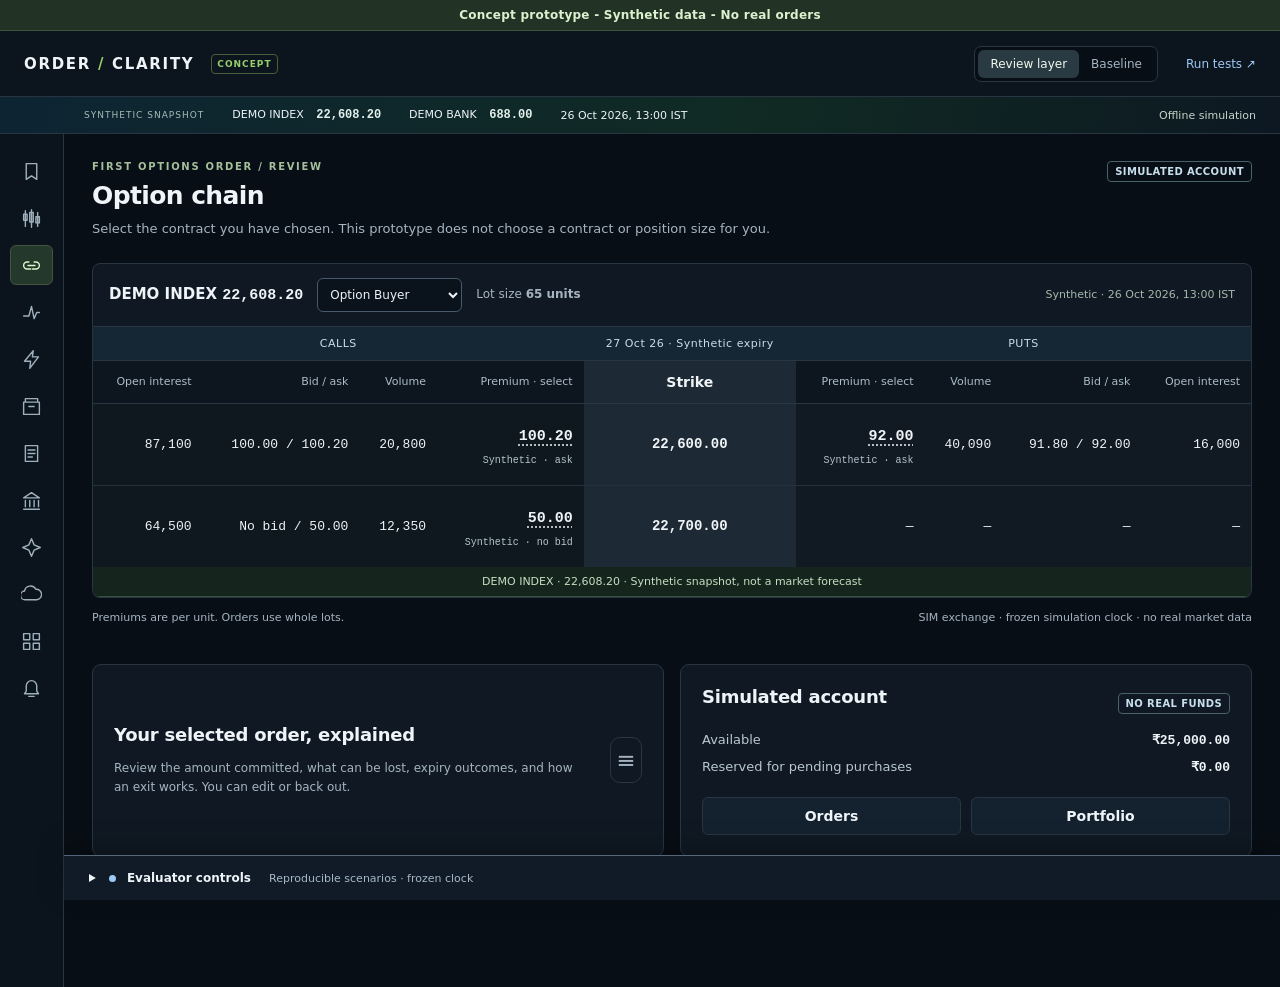
==== index.html @ 5beb947d "First commit" ====
<!doctype html>
<html lang="en">
<head>
  <meta charset="utf-8"><meta name="viewport" content="width=device-width,initial-scale=1">
  <meta name="description" content="An offline concept prototype for understanding a chosen first options order. Synthetic data, simulated orders only.">
  <title>Order clarity · Concept prototype</title>
  <link rel="icon" href="data:,">
  <link rel="stylesheet" href="assets/css/styles.css">
</head>
<body>
  <a class="skip" href="#main">Skip to content</a>
  <div class="concept-banner">Concept prototype - Synthetic data - No real orders</div>
  <header class="topbar"><div class="wordmark">ORDER<span> / </span>CLARITY <span class="concept-tag">CONCEPT</span></div>
    <div class="mode-control" role="group" aria-label="Comprehension test mode"><button id="review-mode" data-mode="review">Review layer</button><button id="baseline-mode" data-mode="baseline">Baseline</button></div>
    <a class="test-link" href="tests.html">Run tests <span aria-hidden="true">↗</span></a>
  </header>
  <div class="market-strip"><span class="strip-label">SYNTHETIC SNAPSHOT</span><span>DEMO INDEX <b>22,608.20</b></span><span>DEMO BANK <b>688.00</b></span><span id="clock-label">26 Oct 2026 · 13:00 IST</span><span class="offline-label">Offline simulation</span></div>
  <div class="workspace"><nav id="sidebar" class="sidebar" aria-label="Dashboard navigation"></nav><main id="main" tabindex="-1"><div id="app"></div></main></div>
  <div id="toast" class="toast" role="status" aria-live="polite" hidden></div>
  <details id="evaluator" class="evaluator">
    <summary><span class="drawer-dot" aria-hidden="true"></span> Evaluator controls <span class="summary-meta">Reproducible scenarios · frozen clock</span></summary>
    <div class="drawer-content">
      <p class="policy-note">Prototype policies, not Nubra or exchange rules: stale &gt; 30 seconds; spread &gt; 5% of midpoint blocks review. Fills are evaluator-triggered and must match a price and whole-lot depth.</p>
      <div class="controls-grid">
        <label>Scenario<select id="scenario"><option value="normal">Normal</option><option value="stale">Stale quote</option><option value="wide">Wide spread</option><option value="no-bid">No bid</option><option value="missing-fees">Missing fees</option><option value="changed">Data changed after review</option><option value="missing-data">Missing contract data</option><option value="expired">Expired contract</option><option value="stop-gap">Gap below pending stop-limit</option></select></label>
        <button id="apply-scenario" class="secondary">Apply scenario</button>
        <label>Separate test fixture<select id="fixture"><option value="">Choose a fixture</option><option value="A">A · Synthetic normal call</option><option value="B">B · Synthetic normal put</option><option value="C">C · Synthetic no-bid call</option><option value="D">D · Synthetic stock option (blocked)</option><option value="REG-C">Regression · 22,600 CE, ₹150.45</option><option value="REG-P">Regression · 22,600 PE, ₹78.95</option><option value="GOLD-C">Arithmetic · 20,000 CE, ₹100</option><option value="GOLD-P">Arithmetic · 20,000 PE, ₹100</option></select></label>
        <button id="load-fixture" class="secondary">Open fixture</button>
      </div>
      <div class="controls-grid fill-grid"><label>Active simulated order<select id="active-order"><option value="">No submitted orders</option></select></label><button id="fill-now" class="secondary">Fill now</button><button id="partial-fill" class="secondary">Partial 50%</button><button id="reject-order" class="secondary">Reject remainder</button><button id="stay-pending" class="secondary">Let it stay pending</button></div>
      <div class="controls-grid"><label>Expiry settlement level<input id="settlement-level" inputmode="decimal" value="22600.00"></label><button id="settle" class="secondary">Process synthetic expiry</button><button id="reset" class="danger-outline">Reset simulation</button><button id="open-sell" class="secondary">Test opening Sell</button></div>
      <p id="evaluator-result" class="drawer-result" role="status" aria-live="polite">Select a contract or test fixture to begin. Partial 50% needs at least two remaining lots.</p>
      <p class="small">No real account or network connection. Reset clears all orders, positions, reservations, and scenarios. Reload also starts a fresh simulation.</p>
    </div>
  </details>
  <script src="assets/js/fees.js"></script><script src="assets/js/fixtures.js"></script><script src="assets/js/engine.js"></script><script src="assets/js/simulator.js"></script><script src="assets/js/explain.js"></script><script src="assets/js/ui.js"></script>
</body>
</html>
---- assets/css/styles.css ----
:root{color-scheme:dark;--bg:#080e15;--panel:#101923;--panel2:#142230;--line:#293642;--muted:#a5b4c2;--text:#eef4f8;--accent:#96cf6c;--red:#ff999c;--amber:#f0c577;--blue:#9ec9f5;--focus:#d5f29b;font-family:system-ui,-apple-system,BlinkMacSystemFont,"Segoe UI",sans-serif;font-size:14px}
*{box-sizing:border-box}body{margin:0;background:var(--bg);color:var(--text)}button,input,select,textarea{font:inherit}button,a,input,select,summary{touch-action:manipulation}button{cursor:pointer}button:disabled{cursor:not-allowed;opacity:.55}a{color:var(--blue)}button:focus-visible,a:focus-visible,input:focus-visible,select:focus-visible,summary:focus-visible{outline:3px solid var(--focus);outline-offset:3px}button,input,select{border-radius:6px}button{padding:10px 15px;background:var(--panel2);border:1px solid var(--line);color:var(--text);font-weight:550}button:hover:not(:disabled){filter:brightness(1.15)}input,select{background:#0a121c;color:var(--text);border:1px solid #47596a;min-height:42px;padding:9px 11px;width:100%}input[type=checkbox]{width:18px;min-height:18px;accent-color:var(--accent)}label{display:flex;flex-direction:column;gap:7px;color:#c5d2dd;font-size:13px}h1,h2,h3,p{margin-top:0}h1{font-size:25px;letter-spacing:-.6px;margin-bottom:9px}h2{font-size:18px;letter-spacing:-.25px;margin-bottom:14px}h3{font-size:14px;margin-bottom:8px}p{line-height:1.6}small,.small{font-size:12px;line-height:1.6;color:var(--muted)}.muted{color:var(--muted)}.mono,.money,td,.market-strip b{font-family:ui-monospace,SFMono-Regular,Consolas,"Liberation Mono",monospace;font-variant-numeric:tabular-nums}.skip{position:fixed;top:-80px;z-index:50;background:white;color:black;padding:12px}.skip:focus{top:10px}.concept-banner{background:#223326;color:#dcf2cf;text-align:center;font-size:12px;font-weight:600;padding:8px 16px;letter-spacing:.25px;border-bottom:1px solid #40543a}.topbar{height:66px;display:flex;align-items:center;gap:28px;padding:0 24px;border-bottom:1px solid var(--line);background:#0c141d}.wordmark{font-size:15px;font-weight:750;letter-spacing:1.7px;white-space:nowrap}.wordmark>span{color:var(--accent)}.concept-tag{font-size:9px;letter-spacing:1px;border:1px solid #486039;border-radius:4px;padding:4px 5px;margin-left:10px;vertical-align:middle}.mode-control{display:flex;background:#080e15;padding:3px;border:1px solid var(--line);border-radius:7px;margin-left:auto}.mode-control button{padding:7px 12px;background:transparent;border:0;font-size:12px;font-weight:500;color:var(--muted)}.mode-control button[aria-pressed=true]{background:#293a43;color:#f0f8ed}.test-link{text-decoration:none;font-size:12px;white-space:nowrap}.market-strip{display:flex;gap:28px;align-items:center;padding:11px 24px 11px 84px;background:linear-gradient(100deg,#0d2533,#102a23 60%,#0d1822);border-bottom:1px solid var(--line);font-size:11px;overflow:auto;white-space:nowrap}.market-strip b{margin-left:9px;color:#e3f1ec;font-size:12px}.strip-label{font-size:9px;letter-spacing:1px;color:#a7bbb7}.offline-label{margin-left:auto;color:#c6d3c7}.workspace{display:flex;min-height:calc(100vh - 190px)}.sidebar{width:64px;flex-shrink:0;border-right:1px solid var(--line);background:#0b141d;display:flex;flex-direction:column;align-items:center;padding:17px 6px;gap:7px}.nav-button{position:relative;display:flex;align-items:center;justify-content:center;width:43px;height:40px;padding:8px;border-color:transparent;background:transparent;color:#9fb0bd}.nav-button.active{color:#dcf5c8;background:#24382c;border-color:#425540}.nav-button svg{width:21px;height:21px;stroke:currentColor;stroke-width:1.6;fill:none;stroke-linecap:round;stroke-linejoin:round}.nav-name{position:absolute;left:49px;white-space:nowrap;background:#253443;color:#fff;padding:7px 10px;border:1px solid var(--line);border-radius:5px;opacity:0;pointer-events:none;z-index:10}.nav-button:hover .nav-name,.nav-button:focus-visible .nav-name{opacity:1}main{flex:1;min-width:0;padding:27px 28px 86px}.page-head{display:flex;justify-content:space-between;align-items:flex-start;gap:18px;margin-bottom:23px}.eyebrow{font-size:10px;letter-spacing:1.7px;color:#a5bf9b;font-weight:600;margin-bottom:9px}.subhead{color:var(--muted);max-width:680px;font-size:13px;margin:0}.head-actions{display:flex;gap:8px;align-items:center}.tag{display:inline-block;font-size:10px;font-weight:600;letter-spacing:.4px;border:1px solid #48616b;color:#c7dfed;border-radius:4px;padding:4px 7px;white-space:nowrap}.chain-toolbar{display:flex;align-items:center;gap:14px;padding:14px 16px;background:var(--panel);border:1px solid var(--line);border-radius:8px 8px 0 0}.chain-toolbar select{width:145px;min-height:34px;padding:6px 8px;font-size:12px}.chain-toolbar strong{font-size:15px}.quote-state{margin-left:auto;color:#a4b8aa;font-size:11px}.table-scroll{overflow:auto;border:1px solid var(--line);border-top:0;border-radius:0 0 8px 8px}.chain-table{width:100%;border-collapse:collapse;min-width:790px;background:#0d151e}.chain-table th{font-weight:500;color:#abbcc9;padding:13px 11px;border-bottom:1px solid var(--line);font-size:11px;text-align:right;font-family:system-ui,sans-serif}.chain-table .group th{text-align:center;padding:10px;background:#152634;color:#cedce6;letter-spacing:.5px;font-size:11px}.chain-table td{padding:19px 11px;text-align:right;border-bottom:1px solid #26313c;font-size:13px}.chain-table tr:last-child td{border-bottom:0}.chain-table .strike{text-align:center;background:#1d2935;font-weight:700;color:#f0f4f6;font-size:14px;min-width:115px}.chain-table .group .strike{font-size:11px;font-weight:500}.chain-table td.call-tint{background:#11221c40}.chain-table td.put-tint{background:#18212e55}.chain-table .select-contract{background:transparent;color:var(--text);border:0;padding:5px 0;font-size:15px;font-family:inherit;text-decoration:underline;text-decoration-style:dotted;text-underline-offset:5px}.chain-table .select-contract:hover{color:var(--accent)}.depth-label{color:#b6c5cf;font-size:10px;display:block;margin-top:5px}.ticker-line{background:#15251e;border-bottom:1px solid #36523b;color:#c5dec0;text-align:center;font-size:11px;padding:8px}.chain-footer{display:flex;justify-content:space-between;gap:20px;padding:13px 0;color:var(--muted);font-size:11px}.chain-bottom{display:grid;grid-template-columns:1fr 1fr;gap:16px;margin-top:27px}.panel{background:var(--panel);border:1px solid var(--line);border-radius:9px;padding:21px}.panel.slim{padding:16px 19px}.panel p:last-child{margin-bottom:0}.empty-line{display:flex;justify-content:space-between;align-items:center;gap:20px}.empty-line .large-icon{width:46px;height:46px;color:var(--muted);border:1px solid var(--line);display:grid;place-items:center;border-radius:10px;font-size:23px}.primary{background:var(--accent);color:#13200f;border-color:var(--accent);font-weight:650}.secondary{background:#172432}.danger-outline{color:#ffc2c3;border-color:#835358;background:#2e1c23}.sell{background:#b84a52;color:white;border-color:#d4777d}.text-button{background:transparent;border:1px solid var(--line);color:#d0dce5}.ticket-layout{display:grid;grid-template-columns:minmax(310px,520px) minmax(260px,1fr);gap:22px;max-width:1100px;margin:auto}.ticket-label{font-size:11px;line-height:1.5;color:#dec596;background:#30291c;border:1px solid #615336;border-radius:6px;padding:10px 12px;margin-bottom:20px}.contract-heading{display:flex;gap:10px;justify-content:space-between;align-items:center;border-bottom:1px solid var(--line);padding-bottom:16px;margin-bottom:20px}.contract-heading h2{margin:0;font-size:18px}.quote-grid{display:grid;grid-template-columns:repeat(3,1fr);gap:15px;margin:18px 0}.quote-grid small{display:block}.quote-grid strong{display:block;margin-top:5px;font-size:16px}.field-row{display:grid;grid-template-columns:1fr 1fr;gap:15px;margin-bottom:18px}.helper{font-size:11px;color:var(--muted);margin-top:7px;line-height:1.5}.check-label{display:flex;flex-direction:row;align-items:center;gap:9px;margin:10px 0}.form-section{border-top:1px solid var(--line);padding-top:17px;margin-top:18px}.money-line{display:flex;justify-content:space-between;gap:15px;margin:11px 0;font-size:13px}.money-line.total{font-size:16px;border-top:1px solid var(--line);margin-top:16px;padding-top:16px}.money-line span:first-child{color:#b8c7d1}.money-line.total span{color:var(--text)}.actions{display:flex;gap:10px;flex-wrap:wrap;margin-top:22px}.actions>*{flex:1;white-space:nowrap}.actions .back{flex:0 0 auto}.facts-stack{display:flex;flex-direction:column;gap:14px}.note-icon{font-size:20px;margin-bottom:13px;color:var(--blue)}.note-title{font-size:13px;margin:0 0 7px}.fact-list{margin:0;padding:0;list-style:none}.fact-list li{padding:12px 0;border-bottom:1px solid var(--line);color:#c0ced9;line-height:1.6;font-size:12px}.fact-list li:last-child{border-bottom:0}.error-box,.changed-box{padding:13px 15px;border:1px solid #81535a;background:#2c1b24;border-radius:7px;margin:15px 0;font-size:12px;color:#ffd0d3;line-height:1.6}.error-box ul{padding-left:17px;margin:5px 0}.changed-box{background:#30291b;border-color:#7e693f;color:#ffe0a5}.review-wrap{max-width:1120px;margin:auto}.review-header{background:#15241e;border:1px solid #3c5141;padding:18px 21px;border-radius:9px;margin-bottom:19px;display:flex;justify-content:space-between;gap:20px;align-items:center}.review-header h2{font-size:18px;margin:0 0 5px}.review-header p{margin:0;color:#bdd0c2;font-size:12px}.review-layout{display:grid;grid-template-columns:1.65fr 1fr;gap:18px}.review-column{display:flex;flex-direction:column;gap:18px}.metric-value{font-size:29px;letter-spacing:-.7px;line-height:1.25;margin:10px 0;color:#f5f9f4}.metric-label{font-size:11px;color:#c1cebc;text-transform:uppercase;letter-spacing:1px}.cost-chip{display:inline-block;background:#172430;padding:5px 8px;border-radius:4px;font-size:11px;color:#b7c8d6}.scenario-cards{display:grid;grid-template-columns:repeat(3,1fr);gap:10px;margin-top:17px}.scenario-card{border:1px solid #3a4754;background:#0b141e;border-radius:7px;padding:14px 12px;min-height:130px}.scenario-card h3{font-size:11px;font-weight:500;color:#c1cfdb;margin-bottom:12px}.scenario-card strong{display:block;font-size:17px;font-weight:550;margin-bottom:7px}.scenario-card small{font-size:10px}.negative{color:#ffb0b3}.positive{color:#b9df9e}.neutral{color:#d8e2ea}.review-actions{background:#111d28;border:1px solid var(--line);padding:17px 20px;border-radius:9px;display:flex;align-items:center;justify-content:space-between;gap:20px;margin-top:18px}.review-actions .actions{margin:0}.fee-note{font-size:11px;color:#a7b8c6;line-height:1.6;margin-top:18px}.status-heading{display:flex;align-items:center;gap:12px;margin-bottom:18px}.status-icon{width:42px;height:42px;display:grid;place-items:center;background:#253440;border:1px solid #4b6271;border-radius:50%;font-size:20px}.status-badge{display:inline-block;background:#263745;border:1px solid #4b5d69;border-radius:4px;padding:5px 8px;font-size:11px;color:#e2ebf1}.status-grid{display:grid;grid-template-columns:repeat(4,1fr);gap:16px;border-top:1px solid var(--line);border-bottom:1px solid var(--line);padding:19px 0;margin:20px 0}.status-grid small{display:block;margin-bottom:8px}.status-grid strong{font-weight:500}.history{padding-left:18px;color:#b9c9d6;font-size:12px;line-height:1.9}.list-table{width:100%;border-collapse:collapse;min-width:620px}.list-table td,.list-table th{text-align:left;padding:13px 12px;border-bottom:1px solid var(--line);font-size:12px}.list-table th{font-family:system-ui,sans-serif;color:var(--muted);font-weight:500}.table-panel{overflow:auto;padding:0}.empty{max-width:700px;margin:60px auto;text-align:center}.empty p{color:var(--muted)}.baseline-wrap{max-width:650px;margin:auto}.baseline-label{background:#283442;border:1px solid #4b5e70;padding:11px 13px;font-size:12px;border-radius:6px;margin-bottom:16px}.toast{position:fixed;left:50%;bottom:76px;transform:translateX(-50%);background:#e3eaf0;color:#14202c;border:1px solid white;border-radius:7px;padding:12px 20px;z-index:100;max-width:90vw;font-size:12px;box-shadow:0 6px 30px #0008}.evaluator{position:fixed;bottom:0;left:64px;right:0;background:#101b27;border-top:1px solid #53667a;z-index:20;box-shadow:0 -8px 28px #0004}.evaluator summary{cursor:pointer;padding:15px 25px;font-size:12px;font-weight:600;list-style-position:inside}.drawer-dot{display:inline-block;width:7px;height:7px;background:var(--blue);border-radius:50%;margin:0 7px}.summary-meta{font-weight:400;color:#a7b8c7;margin-left:14px;font-size:11px}.drawer-content{padding:0 25px 18px;max-height:65vh;overflow:auto}.policy-note{color:#c7d4df;font-size:12px;max-width:1080px}.controls-grid{display:grid;grid-template-columns:2fr 1fr 2fr 1fr;gap:12px;align-items:end;margin:14px 0}.fill-grid{grid-template-columns:2fr repeat(4,1fr)}.controls-grid button{font-size:12px;min-height:42px;padding:9px}.drawer-result{color:#d3e6c9;font-size:12px;border-left:2px solid #86ab72;padding:8px 12px;background:#18271f}.tests-main{max-width:1150px;margin:auto;padding:28px 20px}.test-summary{display:flex;gap:18px;margin:20px 0}.result-pass{color:#bfe5a3}.result-fail{color:#ffb5ba}.test-table{width:100%;border-collapse:collapse;font-size:12px}.test-table td,.test-table th{padding:10px 12px;border-bottom:1px solid var(--line);text-align:left}.test-table td:nth-child(2){min-width:95px}.test-table td:last-child{max-width:400px;overflow-wrap:anywhere}.inline-answer{background:#0b151f;padding:12px;border-radius:5px;color:#c5d3dd;font-size:12px;margin-top:10px}.info-row{display:flex;justify-content:space-between;gap:14px;align-items:center}.quiet-link{font-size:12px}.budget-value{max-width:220px}.testing-note{font-size:11px;color:var(--muted);padding:8px 0}.position-foot{margin-top:16px}.offscreen{position:absolute;width:1px;height:1px;overflow:hidden;clip:rect(0,0,0,0)}
@media(min-width:1600px){main{padding-left:45px;padding-right:45px}.chain-table td{padding-top:25px;padding-bottom:25px}}
@media(max-width:1024px){.market-strip{gap:18px;padding-left:78px}.review-layout{grid-template-columns:1.3fr 1fr}.scenario-cards{gap:7px}.scenario-card{padding:12px 8px}.scenario-card strong{font-size:14px}.controls-grid{grid-template-columns:1fr 1fr}.fill-grid{grid-template-columns:repeat(3,1fr)}.ticket-layout{grid-template-columns:1fr 1fr}main{padding:23px 19px 85px}.wordmark{font-size:12px}.concept-tag{display:none}.topbar{gap:15px}}
@media(max-width:760px){.topbar{height:auto;min-height:62px;padding:13px 12px;flex-wrap:wrap;gap:10px}.wordmark{font-size:11px;letter-spacing:1px}.mode-control{margin-left:auto}.mode-control button{padding:6px 8px;font-size:11px}.test-link{font-size:11px}.market-strip{padding:10px 12px;gap:19px}.strip-label,.offline-label{display:none}.sidebar{width:47px;padding:12px 3px;gap:7px}.nav-button{width:35px;height:36px}.nav-button svg{width:19px;height:19px}.evaluator{left:47px}.evaluator summary{padding:14px 12px}.summary-meta{display:none}.drawer-content{padding:0 12px 12px}.controls-grid,.fill-grid{grid-template-columns:1fr 1fr}.ticket-layout,.review-layout,.chain-bottom{grid-template-columns:1fr}.page-head{flex-direction:column;gap:12px}h1{font-size:22px}main{padding:19px 12px 80px}.head-actions{width:100%}.panel{padding:17px}.review-header{padding:15px;align-items:flex-start}.review-actions{align-items:stretch;flex-direction:column;padding:15px}.review-actions .actions{flex-wrap:wrap}.review-actions .actions>*{flex:1}.scenario-cards{grid-template-columns:1fr}.scenario-card{min-height:0;display:grid;grid-template-columns:1fr 1fr;gap:4px;padding:12px}.scenario-card h3{grid-column:1/-1;margin:0}.scenario-card strong{font-size:17px;margin:5px 0}.scenario-card small{text-align:right;margin-top:5px}.quote-state{display:none}.chain-toolbar{gap:9px;flex-wrap:wrap}.chain-toolbar strong{font-size:12px}.status-grid{grid-template-columns:1fr 1fr}.field-row{gap:10px}.actions{gap:8px}.actions button{padding:10px 12px;font-size:12px}.chain-footer{flex-direction:column;gap:7px}.metric-value{font-size:27px}.review-header .tag{display:none}.fee-note{font-size:10px}.drawer-content .small{font-size:10px}.ticket-label{font-size:10px}.quote-grid strong{font-size:14px}.baseline-label{font-size:11px}}
.concept-banner{position:sticky;top:0;z-index:40}
@media(prefers-reduced-motion:no-preference){button{transition:background .13s,filter .13s}}
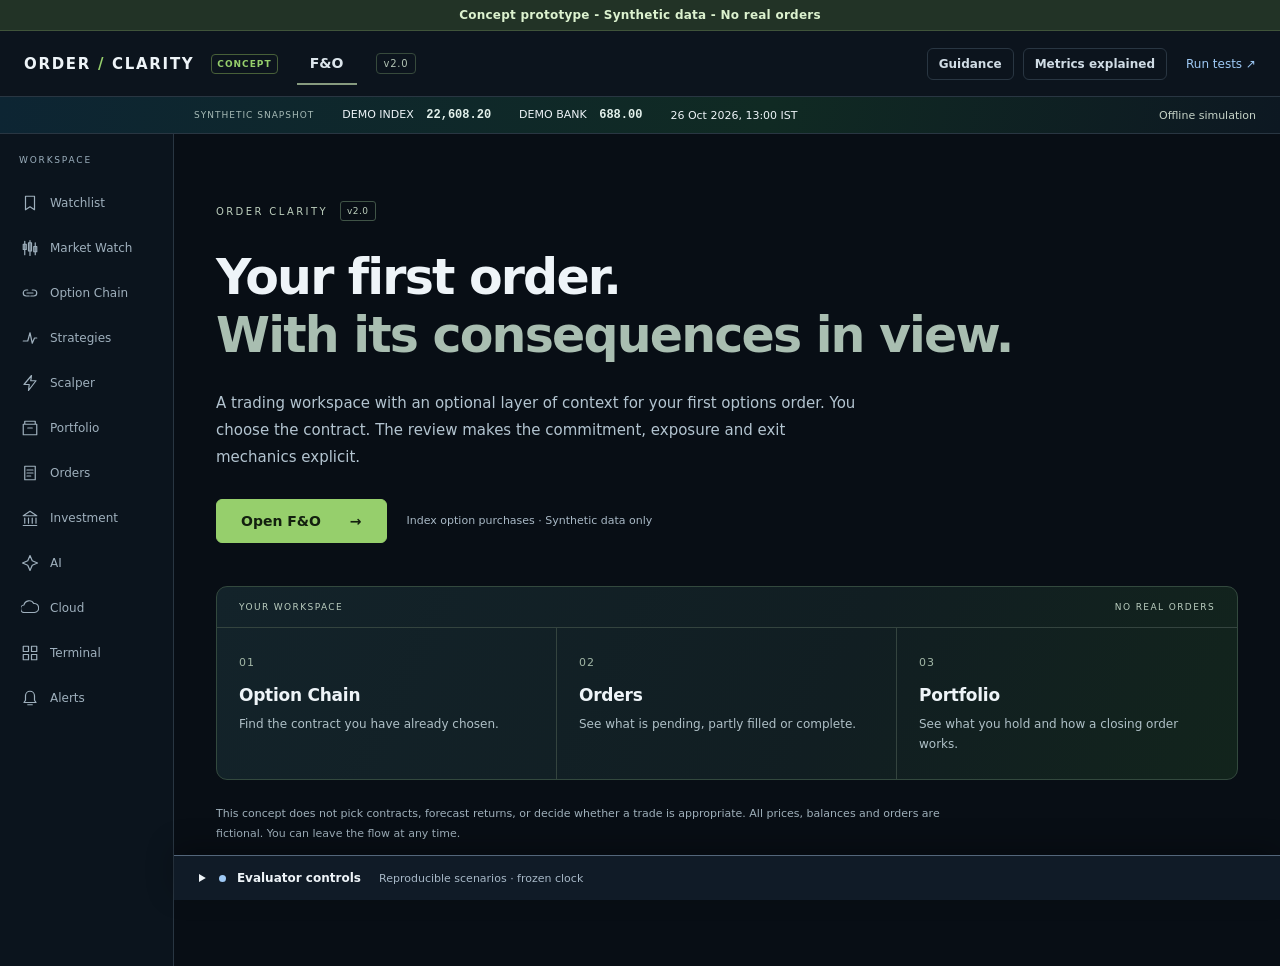
==== commit 48092672: "Add files via upload" ====
--- a/index.html
+++ b/index.html
@@ -3,23 +3,25 @@
 <head>
   <meta charset="utf-8"><meta name="viewport" content="width=device-width,initial-scale=1">
   <meta name="description" content="An offline concept prototype for understanding a chosen first options order. Synthetic data, simulated orders only.">
-  <title>Order clarity · Concept prototype</title>
+  <title>Order clarity · First order, understood</title>
   <link rel="icon" href="data:,">
-  <link rel="stylesheet" href="assets/css/styles.css">
+  <link rel="stylesheet" href="assets/css/styles.css?v=2.0">
 </head>
 <body>
   <a class="skip" href="#main">Skip to content</a>
   <div class="concept-banner">Concept prototype - Synthetic data - No real orders</div>
   <header class="topbar"><div class="wordmark">ORDER<span> / </span>CLARITY <span class="concept-tag">CONCEPT</span></div>
-    <div class="mode-control" role="group" aria-label="Comprehension test mode"><button id="review-mode" data-mode="review">Review layer</button><button id="baseline-mode" data-mode="baseline">Baseline</button></div>
+    <button class="product-tab" data-action="enter-fno" id="fno-entry">F&amp;O</button><span class="release-tag">v2.0</span><div class="header-tools"><button class="text-button" id="guidance-toggle" data-action="guidance">Guidance</button><button class="text-button" data-action="glossary">Metrics explained</button></div>
     <a class="test-link" href="tests.html">Run tests <span aria-hidden="true">↗</span></a>
   </header>
   <div class="market-strip"><span class="strip-label">SYNTHETIC SNAPSHOT</span><span>DEMO INDEX <b>22,608.20</b></span><span>DEMO BANK <b>688.00</b></span><span id="clock-label">26 Oct 2026 · 13:00 IST</span><span class="offline-label">Offline simulation</span></div>
   <div class="workspace"><nav id="sidebar" class="sidebar" aria-label="Dashboard navigation"></nav><main id="main" tabindex="-1"><div id="app"></div></main></div>
+  <dialog id="experience-dialog" aria-labelledby="dialog-title"><div id="dialog-content"></div></dialog>
   <div id="toast" class="toast" role="status" aria-live="polite" hidden></div>
   <details id="evaluator" class="evaluator">
     <summary><span class="drawer-dot" aria-hidden="true"></span> Evaluator controls <span class="summary-meta">Reproducible scenarios · frozen clock</span></summary>
     <div class="drawer-content">
+      <div class="mode-control evaluation-mode" role="group" aria-label="Comprehension test mode"><button id="review-mode" data-mode="review">Review layer</button><button id="baseline-mode" data-mode="baseline">Constructed baseline</button></div>
       <p class="policy-note">Prototype policies, not Nubra or exchange rules: stale &gt; 30 seconds; spread &gt; 5% of midpoint blocks review. Fills are evaluator-triggered and must match a price and whole-lot depth.</p>
       <div class="controls-grid">
         <label>Scenario<select id="scenario"><option value="normal">Normal</option><option value="stale">Stale quote</option><option value="wide">Wide spread</option><option value="no-bid">No bid</option><option value="missing-fees">Missing fees</option><option value="changed">Data changed after review</option><option value="missing-data">Missing contract data</option><option value="expired">Expired contract</option><option value="stop-gap">Gap below pending stop-limit</option></select></label>
@@ -33,6 +35,6 @@
       <p class="small">No real account or network connection. Reset clears all orders, positions, reservations, and scenarios. Reload also starts a fresh simulation.</p>
     </div>
   </details>
-  <script src="assets/js/fees.js"></script><script src="assets/js/fixtures.js"></script><script src="assets/js/engine.js"></script><script src="assets/js/simulator.js"></script><script src="assets/js/explain.js"></script><script src="assets/js/ui.js"></script>
+  <script src="assets/js/fees.js?v=2.0"></script><script src="assets/js/fixtures.js?v=2.0"></script><script src="assets/js/engine.js?v=2.0"></script><script src="assets/js/simulator.js?v=2.0"></script><script src="assets/js/explain.js?v=2.0"></script><script src="assets/js/guide.js?v=2.0"></script><script src="assets/js/ui.js?v=2.0"></script>
 </body>
 </html>
--- a/assets/css/styles.css
+++ b/assets/css/styles.css
@@ -5,3 +5,9 @@
 @media(max-width:760px){.topbar{height:auto;min-height:62px;padding:13px 12px;flex-wrap:wrap;gap:10px}.wordmark{font-size:11px;letter-spacing:1px}.mode-control{margin-left:auto}.mode-control button{padding:6px 8px;font-size:11px}.test-link{font-size:11px}.market-strip{padding:10px 12px;gap:19px}.strip-label,.offline-label{display:none}.sidebar{width:47px;padding:12px 3px;gap:7px}.nav-button{width:35px;height:36px}.nav-button svg{width:19px;height:19px}.evaluator{left:47px}.evaluator summary{padding:14px 12px}.summary-meta{display:none}.drawer-content{padding:0 12px 12px}.controls-grid,.fill-grid{grid-template-columns:1fr 1fr}.ticket-layout,.review-layout,.chain-bottom{grid-template-columns:1fr}.page-head{flex-direction:column;gap:12px}h1{font-size:22px}main{padding:19px 12px 80px}.head-actions{width:100%}.panel{padding:17px}.review-header{padding:15px;align-items:flex-start}.review-actions{align-items:stretch;flex-direction:column;padding:15px}.review-actions .actions{flex-wrap:wrap}.review-actions .actions>*{flex:1}.scenario-cards{grid-template-columns:1fr}.scenario-card{min-height:0;display:grid;grid-template-columns:1fr 1fr;gap:4px;padding:12px}.scenario-card h3{grid-column:1/-1;margin:0}.scenario-card strong{font-size:17px;margin:5px 0}.scenario-card small{text-align:right;margin-top:5px}.quote-state{display:none}.chain-toolbar{gap:9px;flex-wrap:wrap}.chain-toolbar strong{font-size:12px}.status-grid{grid-template-columns:1fr 1fr}.field-row{gap:10px}.actions{gap:8px}.actions button{padding:10px 12px;font-size:12px}.chain-footer{flex-direction:column;gap:7px}.metric-value{font-size:27px}.review-header .tag{display:none}.fee-note{font-size:10px}.drawer-content .small{font-size:10px}.ticket-label{font-size:10px}.quote-grid strong{font-size:14px}.baseline-label{font-size:11px}}
 .concept-banner{position:sticky;top:0;z-index:40}
 @media(prefers-reduced-motion:no-preference){button{transition:background .13s,filter .13s}}
+
+/* v2: contextual onboarding, fully explained controls, and an observable order journey. */
+.product-tab{background:transparent;border:0;border-bottom:2px solid #879b7f;border-radius:0;padding:12px 10px;color:#dce5eb;min-width:60px}.product-tab.active{color:#d3edc4;border-color:#a7d48a}.release-tag{font-size:10px;letter-spacing:.7px;color:#b2c3b4;border:1px solid #374a3c;padding:4px 7px;border-radius:4px}.header-tools{display:flex;gap:9px;margin-left:auto}.header-tools button{font-size:12px;padding:8px 11px}.evaluation-mode{width:max-content;margin:8px 0 14px}.topbar{gap:19px}.sidebar{width:174px;align-items:stretch;padding:17px 10px;gap:5px}.nav-kicker{font-size:9px;letter-spacing:1.8px;color:#9bafbd;padding:4px 9px 13px}.nav-button{width:100%;justify-content:flex-start;gap:11px;padding:9px 10px}.nav-button svg{width:18px;height:18px;flex:0 0 auto}.nav-name{position:static;opacity:1;pointer-events:auto;background:transparent;border:0;padding:0;color:inherit;font-size:12px;font-weight:500;white-space:normal}.evaluator{left:174px}.market-strip{padding-left:194px}.release-tag{white-space:nowrap}.home-wrap{max-width:1080px;margin:30px auto 0;padding:10px 14px 25px}.home-eyebrow{font-size:10px;letter-spacing:2.4px;color:#bdcfbd;display:flex;gap:12px;align-items:center;margin-bottom:28px}.home-eyebrow span{font-size:9px;letter-spacing:.5px;border:1px solid #405447;border-radius:3px;padding:4px 6px}.home-wrap h1{font-size:49px;line-height:1.18;letter-spacing:-1.8px;margin-bottom:25px;font-weight:650}.home-wrap h1>span{color:#a9beb1}.home-lead{color:#b3c4d0;max-width:650px;font-size:15px;line-height:1.8}.home-action{display:flex;align-items:center;gap:20px;margin-top:28px}.large-button{padding:13px 24px;min-width:155px;font-size:14px}.large-button span{margin-left:24px}.home-action>span{font-size:11px;color:#a9b9c6}.home-preview{margin-top:43px;border:1px solid #33493e;border-radius:11px;background:linear-gradient(115deg,#13232a,#111e22 60%,#12241c);overflow:hidden}.home-preview-top{display:flex;justify-content:space-between;gap:20px;border-bottom:1px solid #34443f;padding:15px 22px;font-size:9px;letter-spacing:1.4px;color:#bacdbf}.home-preview-row{display:grid;grid-template-columns:repeat(3,1fr)}.home-preview-row>div{padding:25px 22px;border-right:1px solid #34443f}.home-preview-row>div:last-child{border:0}.home-preview-row>div>span{font-size:11px;color:#a2b7a6;letter-spacing:1px}.home-preview-row h2{font-size:17px;margin:16px 0 9px}.home-preview-row p{font-size:12px;line-height:1.7;color:#afc0c7;margin:0}.home-footnote{font-size:11px;line-height:1.8;max-width:760px;color:#9eafba;margin-top:24px}.guide-coach{position:relative;display:flex;align-items:flex-start;gap:15px;padding:18px 44px 17px 18px;background:#132532;border:1px solid #3d5c72;border-radius:8px;margin:0 0 21px}.guide-coach .eyebrow{color:#b3cfe0;font-size:9px;margin-bottom:7px;letter-spacing:1.3px}.guide-coach h2{font-size:14px;margin:0 0 7px;font-weight:600}.guide-coach p{font-size:12px;line-height:1.75;color:#c0d1dc;margin:0;max-width:880px}.coach-symbol{border:1px solid #81a2b7;color:#c6dfec;flex:0 0 25px;width:25px;height:25px;display:grid;place-items:center;border-radius:50%;font-family:Georgia,serif;font-style:italic;font-size:17px}.coach-dismiss{position:absolute;right:10px;top:10px;padding:2px 7px;background:transparent;border:0;font-size:19px;color:#b6cbd9}.coach-links{display:flex;gap:15px;flex-wrap:wrap;margin-top:10px}.metric-link{display:inline-flex;align-items:center;gap:5px;vertical-align:middle;border:0;background:transparent;color:#c5d8e4;font-size:11px;padding:2px 0;font-weight:450;text-align:left}.metric-question{display:inline-grid;place-items:center;width:15px;height:15px;border:1px solid #8ca7b8;color:#cfdfeb;border-radius:50%;font-size:9px;line-height:1;font-family:system-ui,sans-serif;font-weight:600;flex:0 0 auto}.metric-inline{display:inline-flex;vertical-align:middle;margin-left:6px}.metric-field{position:relative}.metric-field>.metric-inline{position:absolute;top:0;right:0}.chain-table th .metric-inline{margin-left:4px}.chain-table .group .metric-link{margin-left:4px}.chain-table th small{font-size:9px;line-height:1.8;color:#a6b6c3}.chain-table th{white-space:nowrap}.expiry-control{border:0;background:transparent;font-size:10px;padding:3px 0;color:#d5e4ed}.expiry-control span{border:1px solid #86a0ae;padding:0 4px;border-radius:50%;margin-left:5px}.order-map>div:not(.eyebrow){display:flex;gap:16px;padding:10px 0;border-top:1px solid var(--line);font-size:12px;line-height:1.5}.order-map strong{flex:0 0 105px;font-size:12px}.order-map span{color:#b7c7d2}.fill-next{padding:18px;background:#172c25;border:1px solid #45634e;border-radius:8px;margin:22px 0}.fill-next>strong{font-size:14px;font-weight:550}.fill-next>p{font-size:12px;line-height:1.7;color:#bed0c4;margin:9px 0 14px}.fill-next>button{margin:0 10px 0 0}.fill-next #fill-feedback:empty{display:none}.payoff-explorer input[type=range]{width:100%;padding:0;min-height:30px;accent-color:#9bc27f;margin:15px 0 0}.range-endpoints{display:flex;justify-content:space-between;color:#a8b9c6;font-size:10px;font-family:ui-monospace,monospace}.explorer-readout{display:grid;grid-template-columns:1fr 1.5fr;gap:15px;border-top:1px solid var(--line);padding-top:17px;margin-top:18px}.explorer-readout small{display:block;font-size:10px;margin-bottom:7px}.explorer-readout strong{font-family:ui-monospace,monospace;font-size:17px;font-weight:500}.payoff-explorer .helper{margin-top:15px}.panel h3>.metric-inline{font-size:10px}.chain-toolbar>strong{display:flex;align-items:center;gap:7px}.chain-toolbar .small>.metric-link{margin-left:3px}
+dialog{width:min(650px,calc(100vw - 32px));max-height:calc(100dvh - 44px);border:1px solid #49606b;border-radius:13px;background:#111b24;color:#edf3f6;padding:25px 29px;box-shadow:0 24px 100px #000b;overflow:auto}dialog::backdrop{background:#02070cbd;backdrop-filter:blur(5px)}dialog:not([open]){display:none}dialog h2{font-size:23px;letter-spacing:-.55px;line-height:1.35;margin:10px 0 20px}.dialog-head{display:flex;justify-content:space-between;align-items:center;gap:20px}.dialog-head .eyebrow{font-size:9px;margin:0;letter-spacing:1.4px}.dialog-close{padding:2px 8px;font-size:23px;font-weight:400;border:0;background:transparent;color:#c1d0da}.dialog-lead{font-size:14px;line-height:1.8;color:#c4d3dd}.dialog-actions{display:flex;gap:12px;justify-content:stretch;margin-top:24px}.dialog-actions>button{flex:1;font-size:12px;min-height:43px}.disclosure-quote{padding:0 0 5px}.disclosure-quote ul{padding-left:20px;margin:0}.disclosure-quote li{font-size:13px;line-height:1.8;color:#d8e2e9;margin-bottom:13px;padding-left:3px}.historical-note{background:#202b32;border:1px solid #46555b;border-radius:7px;padding:14px 16px}.historical-note strong{font-size:11px;font-weight:600;color:#d8e0d7}.historical-note p{font-size:11px;line-height:1.7;color:#b8c7cd;margin:7px 0}.historical-note small{font-size:10px;color:#afbdc7}.disclosure-ack{background:#edf2f6;color:#15212b;border-color:#edf2f6}.invite-points{display:flex;flex-direction:column;margin:25px 0 20px;border-top:1px solid #33444f}.invite-points>div{position:relative;padding:17px 0 15px 37px;border-bottom:1px solid #33444f}.invite-points>div>span{position:absolute;left:0;top:20px;font-size:10px;color:#a5c091;font-family:ui-monospace,monospace}.invite-points strong{font-size:13px;font-weight:550}.invite-points p{font-size:12px;line-height:1.7;color:#afc0cd;margin:5px 0 0}.selected-example{padding:16px 18px;border:1px solid #446045;background:#192b21;border-radius:7px;margin:20px 0}.selected-example>span{font-size:9px;color:#bfd3b4;letter-spacing:1.3px}.selected-example p{font-size:13px;line-height:1.8;color:#d0e1c7;margin:7px 0 0}.selected-example strong{font-size:13px}.meaning-caution{margin-top:19px;border-left:2px solid #8a9d84;padding:5px 15px}.meaning-caution strong{font-size:11px;letter-spacing:.2px}.meaning-caution p{font-size:12px;line-height:1.8;color:#afc1cb;margin:7px 0 0}.term-search-label{margin:19px 0 15px}.glossary-results{max-height:43vh;overflow:auto;padding-right:6px}.glossary-row{display:flex;align-items:center;gap:15px;justify-content:space-between;text-align:left;width:100%;background:#14212d;border:1px solid #30414e;margin-bottom:8px;padding:13px 15px}.glossary-row strong{display:block;font-size:12px;font-weight:600;color:#e1eaf1;margin-bottom:6px}.glossary-row small{display:block;font-size:11px;line-height:1.7}.glossary-row>span:last-child{color:#b3c4d0;font-size:17px}.mini-market{display:flex;flex-direction:column;gap:13px;border:1px solid var(--line);border-radius:7px;padding:16px;margin-top:20px}.mini-market>span{display:flex;justify-content:space-between;gap:20px;font-size:12px}.mini-market b{font-family:ui-monospace,monospace;font-weight:500}.mini-market small{font-size:10px}.sidebar-explainer h3{font-size:14px;font-weight:550;color:#b9cfa9;margin:0 0 13px}.table-scroll{scrollbar-color:#5c7182 #111c27}.coach-links>.metric-link:last-child{font-size:10px}
+@media(max-width:1120px){.sidebar{width:151px}.evaluator{left:151px}.market-strip{padding-left:170px}.nav-button{padding-left:6px;gap:9px}.nav-name{font-size:11px}.home-wrap h1{font-size:41px}.wordmark{font-size:11px}.topbar{gap:12px}.release-tag{display:none}.header-tools{gap:6px}.chain-toolbar{gap:10px}.chain-toolbar strong{font-size:12px}}
+@media(max-width:760px){.sidebar{width:47px;align-items:center;padding:12px 3px}.nav-button{width:35px;justify-content:center;padding:8px}.nav-name,.nav-kicker{display:none}.evaluator{left:47px}.market-strip{padding-left:12px}.header-tools{gap:7px}.header-tools button{font-size:10px;padding:6px 7px}.topbar{gap:8px;padding:10px 12px}.wordmark{font-size:10px;letter-spacing:.8px}.product-tab{font-size:11px;min-width:40px;padding:8px 6px}.test-link{font-size:10px}.home-wrap{margin:12px auto 0;padding:7px 0 12px}.home-wrap h1{font-size:31px;line-height:1.25;letter-spacing:-1px}.home-eyebrow{font-size:9px;margin-bottom:22px}.home-lead{font-size:12px;line-height:1.8}.home-action{align-items:flex-start;flex-direction:column;gap:13px}.home-preview{margin-top:27px}.home-preview-top{font-size:8px;padding:13px}.home-preview-row{grid-template-columns:1fr}.home-preview-row>div{padding:17px;border-right:0;border-bottom:1px solid #34443f}.home-preview-row h2{font-size:15px;margin:9px 0 5px}.home-preview-row p{font-size:11px}.home-footnote{font-size:10px}.guide-coach{gap:10px;padding:15px 27px 14px 12px}.coach-symbol{width:20px;height:20px;flex-basis:20px;font-size:14px}.guide-coach h2{font-size:13px}.guide-coach p{font-size:11px}.coach-links{gap:8px 12px}.coach-links>.metric-link{font-size:10px}.coach-dismiss{right:5px;top:5px}.chain-toolbar>strong{font-size:11px}.chain-toolbar select{width:141px}.chain-table th{font-size:10px}.metric-inline{margin-left:3px}.metric-question{width:14px;height:14px;font-size:8px}.fill-next{padding:15px}.fill-next>p{font-size:11px}.fill-next>button{font-size:11px;margin:6px 7px 0 0;padding:10px}.order-map>div:not(.eyebrow){gap:12px;font-size:11px}.order-map strong{flex-basis:92px;font-size:11px}.explorer-readout{grid-template-columns:1fr;gap:14px}.explorer-readout strong{font-size:17px}dialog{padding:20px 19px;width:calc(100vw - 24px);max-height:calc(100dvh - 24px);border-radius:10px}dialog h2{font-size:21px;line-height:1.35}.dialog-lead{font-size:13px}.dialog-actions{flex-direction:column;gap:9px}.dialog-actions>button{width:100%;flex:auto;min-height:43px}.dialog-head .eyebrow{font-size:8px}.disclosure-quote li{font-size:12px;line-height:1.75;margin-bottom:11px}.historical-note{padding:12px}.historical-note strong{font-size:10px}.historical-note p{font-size:10px}.historical-note small{font-size:9px}.invite-points{margin-top:19px}.invite-points>div{padding-top:13px;padding-bottom:12px}.invite-points>div>span{top:16px}.invite-points strong{font-size:12px}.invite-points p{font-size:11px}.evaluation-mode{width:auto}.header-tools{margin-left:0}.test-link{margin-left:auto}.chain-footer .metric-link{font-size:10px}}
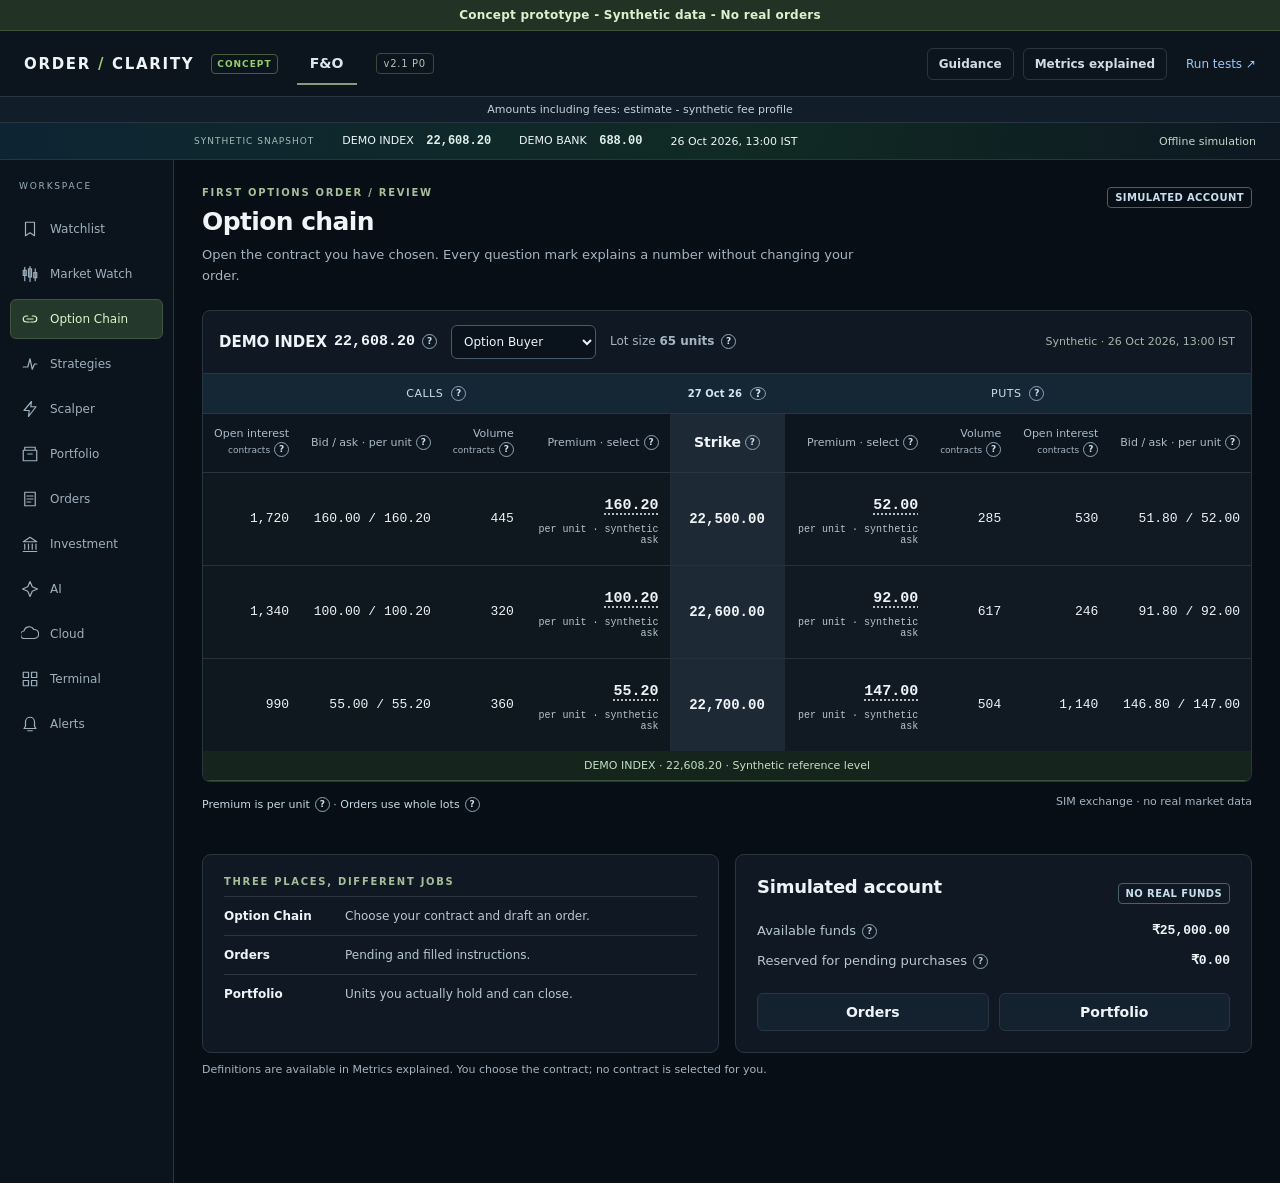
==== commit 5fc9dba5: "version 3" ====
--- a/index.html
+++ b/index.html
@@ -5,21 +5,22 @@
   <meta name="description" content="An offline concept prototype for understanding a chosen first options order. Synthetic data, simulated orders only.">
   <title>Order clarity · First order, understood</title>
   <link rel="icon" href="data:,">
-  <link rel="stylesheet" href="assets/css/styles.css?v=2.0">
+  <link rel="stylesheet" href="assets/css/styles.css?v=2.1-p0">
 </head>
 <body>
   <a class="skip" href="#main">Skip to content</a>
   <div class="concept-banner">Concept prototype - Synthetic data - No real orders</div>
   <header class="topbar"><div class="wordmark">ORDER<span> / </span>CLARITY <span class="concept-tag">CONCEPT</span></div>
-    <button class="product-tab" data-action="enter-fno" id="fno-entry">F&amp;O</button><span class="release-tag">v2.0</span><div class="header-tools"><button class="text-button" id="guidance-toggle" data-action="guidance">Guidance</button><button class="text-button" data-action="glossary">Metrics explained</button></div>
+    <button class="product-tab" data-action="enter-fno" id="fno-entry">F&amp;O</button><span class="release-tag">v2.1 P0</span><div class="header-tools"><button class="text-button" id="guidance-toggle" data-action="guidance">Guidance</button><button class="text-button" data-action="glossary">Metrics explained</button></div>
     <a class="test-link" href="tests.html">Run tests <span aria-hidden="true">↗</span></a>
   </header>
+  <div class="fee-estimate-notice" id="fee-estimate-notice">Amounts including fees: estimate - synthetic fee profile</div>
   <div class="market-strip"><span class="strip-label">SYNTHETIC SNAPSHOT</span><span>DEMO INDEX <b>22,608.20</b></span><span>DEMO BANK <b>688.00</b></span><span id="clock-label">26 Oct 2026 · 13:00 IST</span><span class="offline-label">Offline simulation</span></div>
   <div class="workspace"><nav id="sidebar" class="sidebar" aria-label="Dashboard navigation"></nav><main id="main" tabindex="-1"><div id="app"></div></main></div>
   <dialog id="experience-dialog" aria-labelledby="dialog-title"><div id="dialog-content"></div></dialog>
   <div id="toast" class="toast" role="status" aria-live="polite" hidden></div>
-  <details id="evaluator" class="evaluator">
-    <summary><span class="drawer-dot" aria-hidden="true"></span> Evaluator controls <span class="summary-meta">Reproducible scenarios · frozen clock</span></summary>
+  <details hidden id="evaluator" class="evaluator">
+    <summary><span class="drawer-dot" aria-hidden="true"></span> Evaluator controls </summary>
     <div class="drawer-content">
       <div class="mode-control evaluation-mode" role="group" aria-label="Comprehension test mode"><button id="review-mode" data-mode="review">Review layer</button><button id="baseline-mode" data-mode="baseline">Constructed baseline</button></div>
       <p class="policy-note">Prototype policies, not Nubra or exchange rules: stale &gt; 30 seconds; spread &gt; 5% of midpoint blocks review. Fills are evaluator-triggered and must match a price and whole-lot depth.</p>
@@ -35,6 +36,6 @@
       <p class="small">No real account or network connection. Reset clears all orders, positions, reservations, and scenarios. Reload also starts a fresh simulation.</p>
     </div>
   </details>
-  <script src="assets/js/fees.js?v=2.0"></script><script src="assets/js/fixtures.js?v=2.0"></script><script src="assets/js/engine.js?v=2.0"></script><script src="assets/js/simulator.js?v=2.0"></script><script src="assets/js/explain.js?v=2.0"></script><script src="assets/js/guide.js?v=2.0"></script><script src="assets/js/ui.js?v=2.0"></script>
+  <script src="assets/js/fee-config.js?v=2.1-p0"></script><script src="assets/js/fees.js?v=2.1-p0"></script><script src="assets/js/fixtures.js?v=2.1-p0"></script><script src="assets/js/engine.js?v=2.1-p0"></script><script src="assets/js/simulator.js?v=2.1-p0"></script><script src="assets/js/explain.js?v=2.1-p0"></script><script src="assets/js/guide.js?v=2.1-p0"></script><script src="assets/js/ui.js?v=2.1-p0"></script>
 </body>
 </html>
--- a/assets/css/styles.css
+++ b/assets/css/styles.css
@@ -11,3 +11,9 @@
 dialog{width:min(650px,calc(100vw - 32px));max-height:calc(100dvh - 44px);border:1px solid #49606b;border-radius:13px;background:#111b24;color:#edf3f6;padding:25px 29px;box-shadow:0 24px 100px #000b;overflow:auto}dialog::backdrop{background:#02070cbd;backdrop-filter:blur(5px)}dialog:not([open]){display:none}dialog h2{font-size:23px;letter-spacing:-.55px;line-height:1.35;margin:10px 0 20px}.dialog-head{display:flex;justify-content:space-between;align-items:center;gap:20px}.dialog-head .eyebrow{font-size:9px;margin:0;letter-spacing:1.4px}.dialog-close{padding:2px 8px;font-size:23px;font-weight:400;border:0;background:transparent;color:#c1d0da}.dialog-lead{font-size:14px;line-height:1.8;color:#c4d3dd}.dialog-actions{display:flex;gap:12px;justify-content:stretch;margin-top:24px}.dialog-actions>button{flex:1;font-size:12px;min-height:43px}.disclosure-quote{padding:0 0 5px}.disclosure-quote ul{padding-left:20px;margin:0}.disclosure-quote li{font-size:13px;line-height:1.8;color:#d8e2e9;margin-bottom:13px;padding-left:3px}.historical-note{background:#202b32;border:1px solid #46555b;border-radius:7px;padding:14px 16px}.historical-note strong{font-size:11px;font-weight:600;color:#d8e0d7}.historical-note p{font-size:11px;line-height:1.7;color:#b8c7cd;margin:7px 0}.historical-note small{font-size:10px;color:#afbdc7}.disclosure-ack{background:#edf2f6;color:#15212b;border-color:#edf2f6}.invite-points{display:flex;flex-direction:column;margin:25px 0 20px;border-top:1px solid #33444f}.invite-points>div{position:relative;padding:17px 0 15px 37px;border-bottom:1px solid #33444f}.invite-points>div>span{position:absolute;left:0;top:20px;font-size:10px;color:#a5c091;font-family:ui-monospace,monospace}.invite-points strong{font-size:13px;font-weight:550}.invite-points p{font-size:12px;line-height:1.7;color:#afc0cd;margin:5px 0 0}.selected-example{padding:16px 18px;border:1px solid #446045;background:#192b21;border-radius:7px;margin:20px 0}.selected-example>span{font-size:9px;color:#bfd3b4;letter-spacing:1.3px}.selected-example p{font-size:13px;line-height:1.8;color:#d0e1c7;margin:7px 0 0}.selected-example strong{font-size:13px}.meaning-caution{margin-top:19px;border-left:2px solid #8a9d84;padding:5px 15px}.meaning-caution strong{font-size:11px;letter-spacing:.2px}.meaning-caution p{font-size:12px;line-height:1.8;color:#afc1cb;margin:7px 0 0}.term-search-label{margin:19px 0 15px}.glossary-results{max-height:43vh;overflow:auto;padding-right:6px}.glossary-row{display:flex;align-items:center;gap:15px;justify-content:space-between;text-align:left;width:100%;background:#14212d;border:1px solid #30414e;margin-bottom:8px;padding:13px 15px}.glossary-row strong{display:block;font-size:12px;font-weight:600;color:#e1eaf1;margin-bottom:6px}.glossary-row small{display:block;font-size:11px;line-height:1.7}.glossary-row>span:last-child{color:#b3c4d0;font-size:17px}.mini-market{display:flex;flex-direction:column;gap:13px;border:1px solid var(--line);border-radius:7px;padding:16px;margin-top:20px}.mini-market>span{display:flex;justify-content:space-between;gap:20px;font-size:12px}.mini-market b{font-family:ui-monospace,monospace;font-weight:500}.mini-market small{font-size:10px}.sidebar-explainer h3{font-size:14px;font-weight:550;color:#b9cfa9;margin:0 0 13px}.table-scroll{scrollbar-color:#5c7182 #111c27}.coach-links>.metric-link:last-child{font-size:10px}
 @media(max-width:1120px){.sidebar{width:151px}.evaluator{left:151px}.market-strip{padding-left:170px}.nav-button{padding-left:6px;gap:9px}.nav-name{font-size:11px}.home-wrap h1{font-size:41px}.wordmark{font-size:11px}.topbar{gap:12px}.release-tag{display:none}.header-tools{gap:6px}.chain-toolbar{gap:10px}.chain-toolbar strong{font-size:12px}}
 @media(max-width:760px){.sidebar{width:47px;align-items:center;padding:12px 3px}.nav-button{width:35px;justify-content:center;padding:8px}.nav-name,.nav-kicker{display:none}.evaluator{left:47px}.market-strip{padding-left:12px}.header-tools{gap:7px}.header-tools button{font-size:10px;padding:6px 7px}.topbar{gap:8px;padding:10px 12px}.wordmark{font-size:10px;letter-spacing:.8px}.product-tab{font-size:11px;min-width:40px;padding:8px 6px}.test-link{font-size:10px}.home-wrap{margin:12px auto 0;padding:7px 0 12px}.home-wrap h1{font-size:31px;line-height:1.25;letter-spacing:-1px}.home-eyebrow{font-size:9px;margin-bottom:22px}.home-lead{font-size:12px;line-height:1.8}.home-action{align-items:flex-start;flex-direction:column;gap:13px}.home-preview{margin-top:27px}.home-preview-top{font-size:8px;padding:13px}.home-preview-row{grid-template-columns:1fr}.home-preview-row>div{padding:17px;border-right:0;border-bottom:1px solid #34443f}.home-preview-row h2{font-size:15px;margin:9px 0 5px}.home-preview-row p{font-size:11px}.home-footnote{font-size:10px}.guide-coach{gap:10px;padding:15px 27px 14px 12px}.coach-symbol{width:20px;height:20px;flex-basis:20px;font-size:14px}.guide-coach h2{font-size:13px}.guide-coach p{font-size:11px}.coach-links{gap:8px 12px}.coach-links>.metric-link{font-size:10px}.coach-dismiss{right:5px;top:5px}.chain-toolbar>strong{font-size:11px}.chain-toolbar select{width:141px}.chain-table th{font-size:10px}.metric-inline{margin-left:3px}.metric-question{width:14px;height:14px;font-size:8px}.fill-next{padding:15px}.fill-next>p{font-size:11px}.fill-next>button{font-size:11px;margin:6px 7px 0 0;padding:10px}.order-map>div:not(.eyebrow){gap:12px;font-size:11px}.order-map strong{flex-basis:92px;font-size:11px}.explorer-readout{grid-template-columns:1fr;gap:14px}.explorer-readout strong{font-size:17px}dialog{padding:20px 19px;width:calc(100vw - 24px);max-height:calc(100dvh - 24px);border-radius:10px}dialog h2{font-size:21px;line-height:1.35}.dialog-lead{font-size:13px}.dialog-actions{flex-direction:column;gap:9px}.dialog-actions>button{width:100%;flex:auto;min-height:43px}.dialog-head .eyebrow{font-size:8px}.disclosure-quote li{font-size:12px;line-height:1.75;margin-bottom:11px}.historical-note{padding:12px}.historical-note strong{font-size:10px}.historical-note p{font-size:10px}.historical-note small{font-size:9px}.invite-points{margin-top:19px}.invite-points>div{padding-top:13px;padding-bottom:12px}.invite-points>div>span{top:16px}.invite-points strong{font-size:12px}.invite-points p{font-size:11px}.evaluation-mode{width:auto}.header-tools{margin-left:0}.test-link{margin-left:auto}.chain-footer .metric-link{font-size:10px}}
+
+/* P0: consequences first; optional details remain collapsed. */
+[hidden]{display:none!important}.fee-estimate-notice{padding:6px 20px;text-align:center;background:#111d28;color:#c5d2dd;font-size:11px;border-bottom:1px solid var(--line)}
+.review-essentials{display:grid;grid-template-columns:1fr 1fr;gap:14px}.essential-card h2{font-size:16px;margin-bottom:9px}.essential-card p{font-size:12px;line-height:1.65;color:#c1ced8;margin:12px 0 0}.essential-card .metric-value{font-size:27px}.estimate-tag{display:block;font-size:10px;line-height:1.5;color:#c4d0d9;font-family:system-ui,sans-serif;font-weight:400;letter-spacing:0}.cost-equation{font-variant-numeric:tabular-nums}
+.decision-actions{display:grid;grid-template-columns:repeat(3,1fr);gap:12px;margin:18px 0}.decision-actions .decision-button{background:#1a2a36;border:1px solid #7c939f;color:#edf4f7;font-weight:600;padding:13px 16px;min-height:46px;white-space:normal}.decision-actions .decision-button:hover{background:#293c48}.review-details{margin-top:20px}.review-detail{border:1px solid #394b59;border-radius:7px;background:#0f1923;margin-top:10px}.review-detail>summary{padding:15px 18px;cursor:pointer;font-size:13px;color:#d9e3ea}.detail-body{padding:2px 18px 18px}.detail-body p{font-size:12px;color:#bdcbd5}.detail-body .panel{margin-top:16px}.detail-body .scenario-cards{margin-top:10px}.area-summary{display:flex;gap:10px;flex-wrap:wrap;margin:16px 0}.area-summary>span{padding:9px;border:1px solid var(--line);border-radius:5px;font-size:12px}
+@media(max-width:760px){.review-essentials{grid-template-columns:1fr}.decision-actions{grid-template-columns:1fr}.decision-actions .decision-button{width:100%}.fee-estimate-notice{font-size:10px;padding:6px 12px}}
